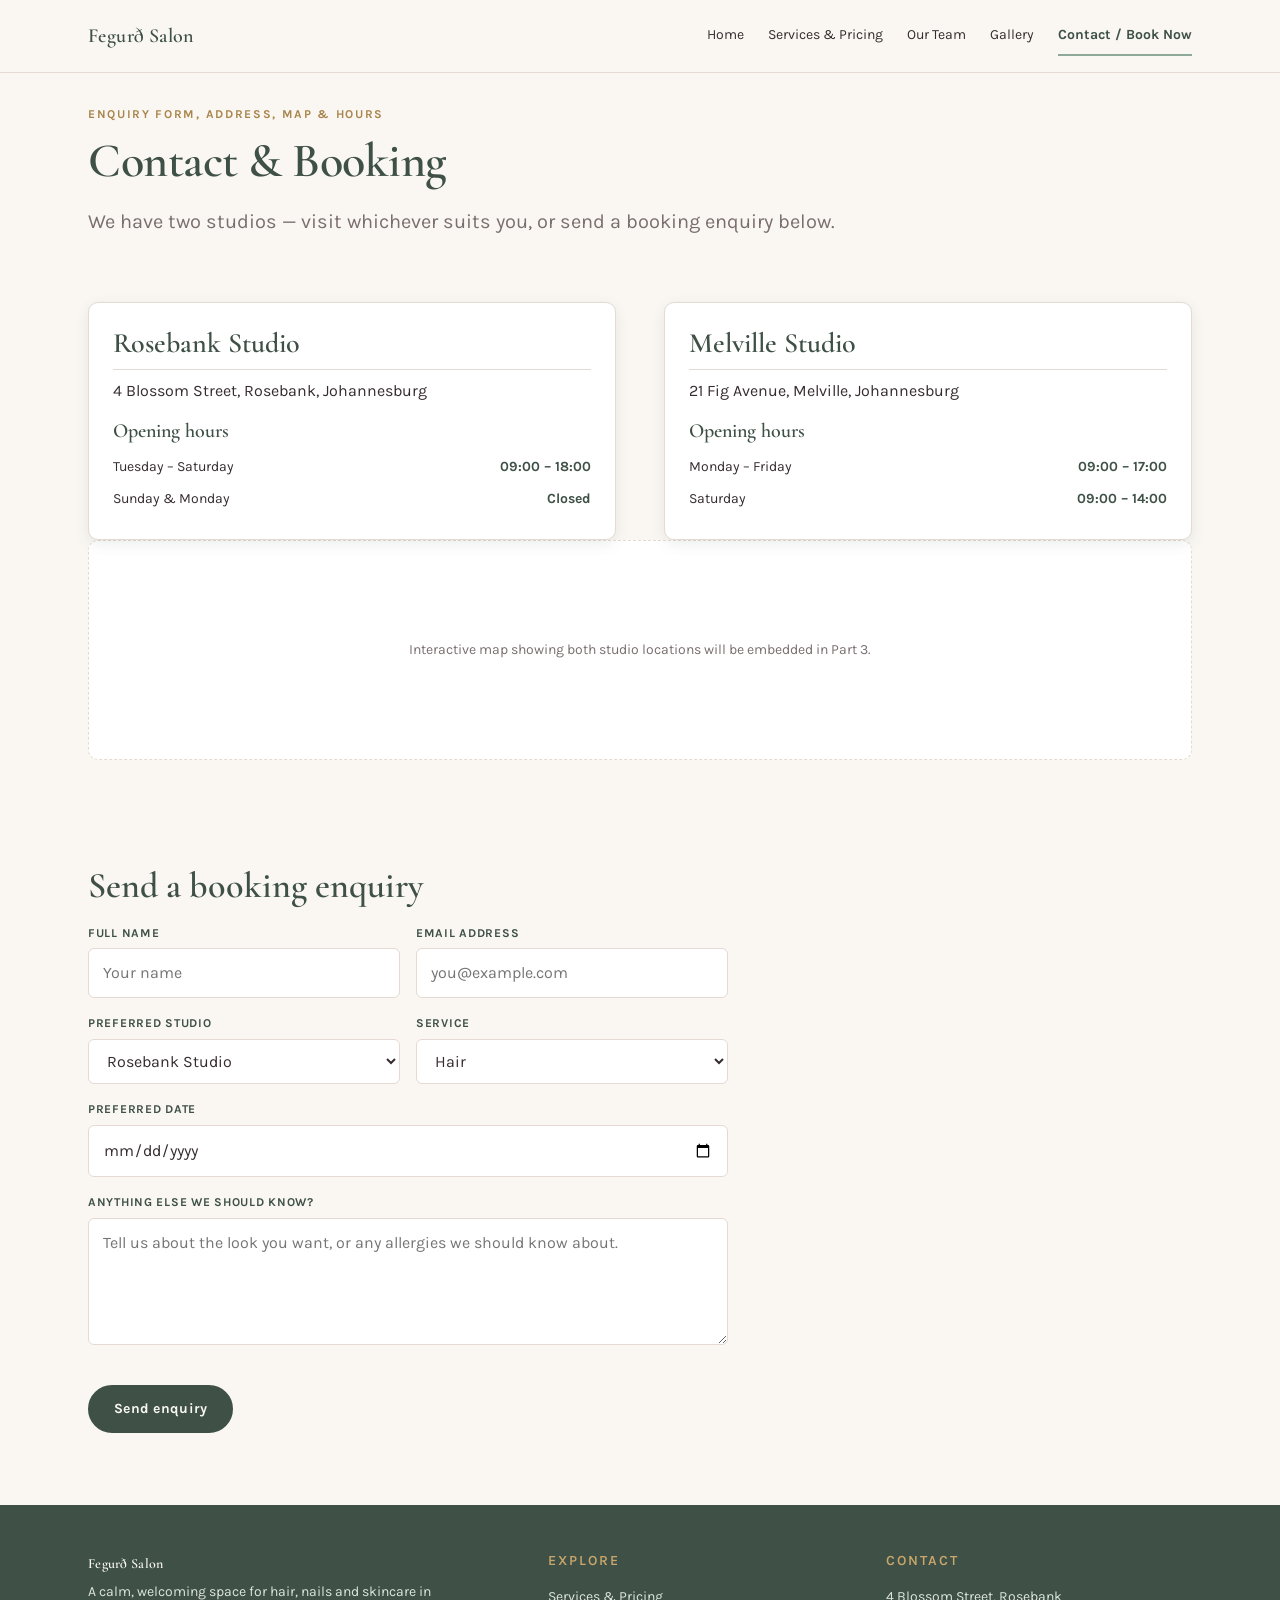
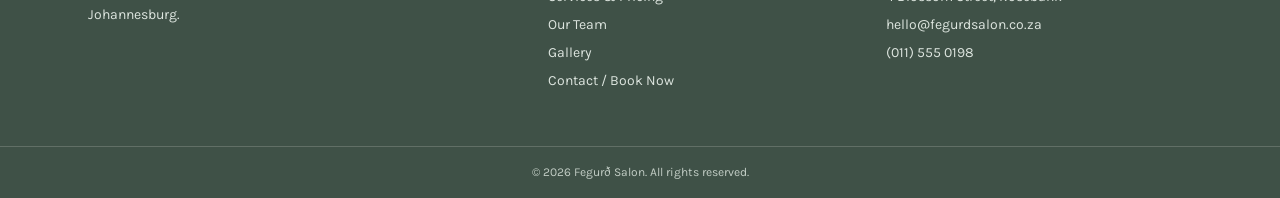
==== contact.html @ 85510fc0 "A responsive Fegurð Salon website developed using HTML and CSS, showcasing the salon’s services, bra" ====
<!DOCTYPE html>
<html lang="en">
<head>
  <meta charset="UTF-8">
  <meta name="viewport" content="width=device-width, initial-scale=1.0">
  <title>Contact / Book Now — Fegur&eth; Salon</title>
  <meta name="description" content="Contact Fegurd Salon or send a booking enquiry. Addresses, opening hours and locations.">
  <link rel="preconnect" href="https://fonts.googleapis.com">
  <link rel="preconnect" href="https://fonts.gstatic.com" crossorigin>
  <link href="https://fonts.googleapis.com/css2?family=Cormorant+Garamond:wght@500;600;700&family=Karla:wght@400;700&display=swap" rel="stylesheet">
  <!-- External stylesheet, shared by all five pages -->
  <link rel="stylesheet" href="css\styles.css">
</head>
<body>

  <!-------------------- Header / Navigation -------------------->
  <header class="site-header">
    <div class="container site-header__inner">
      <a href="Index.html" class="logo">Fegur&eth; Salon</a>

      <input type="checkbox" id="nav-toggle" class="nav-toggle">

      <nav class="site-nav" aria-label="Main navigation">
        <ul class="site-nav__list">
          <li><a href="Index.html">Home</a></li>
          <li><a href="services.html">Services &amp; Pricing</a></li>
          <li><a href="team.html">Our Team</a></li>
          <li><a href="gallery.html">Gallery</a></li>
          <li><a href="contact.html" aria-current="page">Contact / Book Now</a></li>
        </ul>
      </nav>

      <label for="nav-toggle" class="nav-toggle-label" aria-label="Toggle navigation menu"><span></span></label>
    </div>
  </header>

  <main>
    <section class="section--tight container">
      <p class="eyebrow">Enquiry form, address, map &amp; hours</p>
      <h1>Contact &amp; Booking</h1>
      <p class="lead">We have two studios &mdash; visit whichever suits you, or send a booking enquiry below.</p>
    </section>

    <!-------------------- Locations -------------------->
    <section class="section--tight container">
      <div class="split">
        <div class="card location-card">
          <h3>Rosebank Studio</h3>
          <p>4 Blossom Street, Rosebank, Johannesburg</p>
          <h4>Opening hours</h4>
          <table class="hours-table">
            <tr><td>Tuesday &ndash; Saturday</td><td>09:00 &ndash; 18:00</td></tr>
            <tr><td>Sunday &amp; Monday</td><td>Closed</td></tr>
          </table>
        </div>
        <div class="card location-card">
          <h3>Melville Studio</h3>
          <p>21 Fig Avenue, Melville, Johannesburg</p>
          <h4>Opening hours</h4>
          <table class="hours-table">
            <tr><td>Monday &ndash; Friday</td><td>09:00 &ndash; 17:00</td></tr>
            <tr><td>Saturday</td><td>09:00 &ndash; 14:00</td></tr>
          </table>
        </div>
      </div>

      <div class="map-placeholder">
        Interactive map showing both studio locations will be embedded in Part 3.
      </div>
    </section>

    <!-------------------- Booking enquiry form -------------------->
    <section class="section container">
      <h2>Send a booking enquiry</h2>
      <form class="form">
        <div class="form-row">
          <div class="form-field">
            <label for="name">Full name</label>
            <input type="text" id="name" name="name" placeholder="Your name" required>
          </div>
          <div class="form-field">
            <label for="email">Email address</label>
            <input type="email" id="email" name="email" placeholder="you@example.com" required>
          </div>
        </div>
        <div class="form-row">
          <div class="form-field">
            <label for="location">Preferred studio</label>
            <select id="location" name="location">
              <option value="rosebank">Rosebank Studio</option>
              <option value="melville">Melville Studio</option>
            </select>
          </div>
          <div class="form-field">
            <label for="service">Service</label>
            <select id="service" name="service">
              <option value="hair">Hair</option>
              <option value="nails">Nails</option>
              <option value="skincare">Skincare</option>
            </select>
          </div>
        </div>
        <div class="form-field">
          <label for="date">Preferred date</label>
          <input type="date" id="date" name="date">
        </div>
        <div class="form-field">
          <label for="message">Anything else we should know?</label>
          <textarea id="message" name="message" rows="4" placeholder="Tell us about the look you want, or any allergies we should know about."></textarea>
        </div>
        <div class="actions">
          <button type="submit" class="btn">Send enquiry</button>
        </div>
      </form>
    </section>
  </main>

  <!-------------------- Footer -------------------->
  <footer class="site-footer">
    <div class="container">
      <div>
        <p class="logo">Fegur&eth; Salon</p>
        <p>A calm, welcoming space for hair, nails and skincare in Johannesburg.</p>
      </div>
      <div>
        <h4>Explore</h4>
        <ul>
          <li><a href="services.html">Services &amp; Pricing</a></li>
          <li><a href="team.html">Our Team</a></li>
          <li><a href="gallery.html">Gallery</a></li>
          <li><a href="contact.html">Contact / Book Now</a></li>
        </ul>
      </div>
      <div>
        <h4>Contact</h4>
        <p>4 Blossom Street, Rosebank</p>
        <p>hello@fegurdsalon.co.za</p>
        <p>(011) 555 0198</p>
      </div>
    </div>
    <div class="site-footer__bottom">&copy; <span id="year"></span> Fegur&eth; Salon. All rights reserved.</div>
  </footer>

  <script src="js/main.js"></script>
</body>
</html>
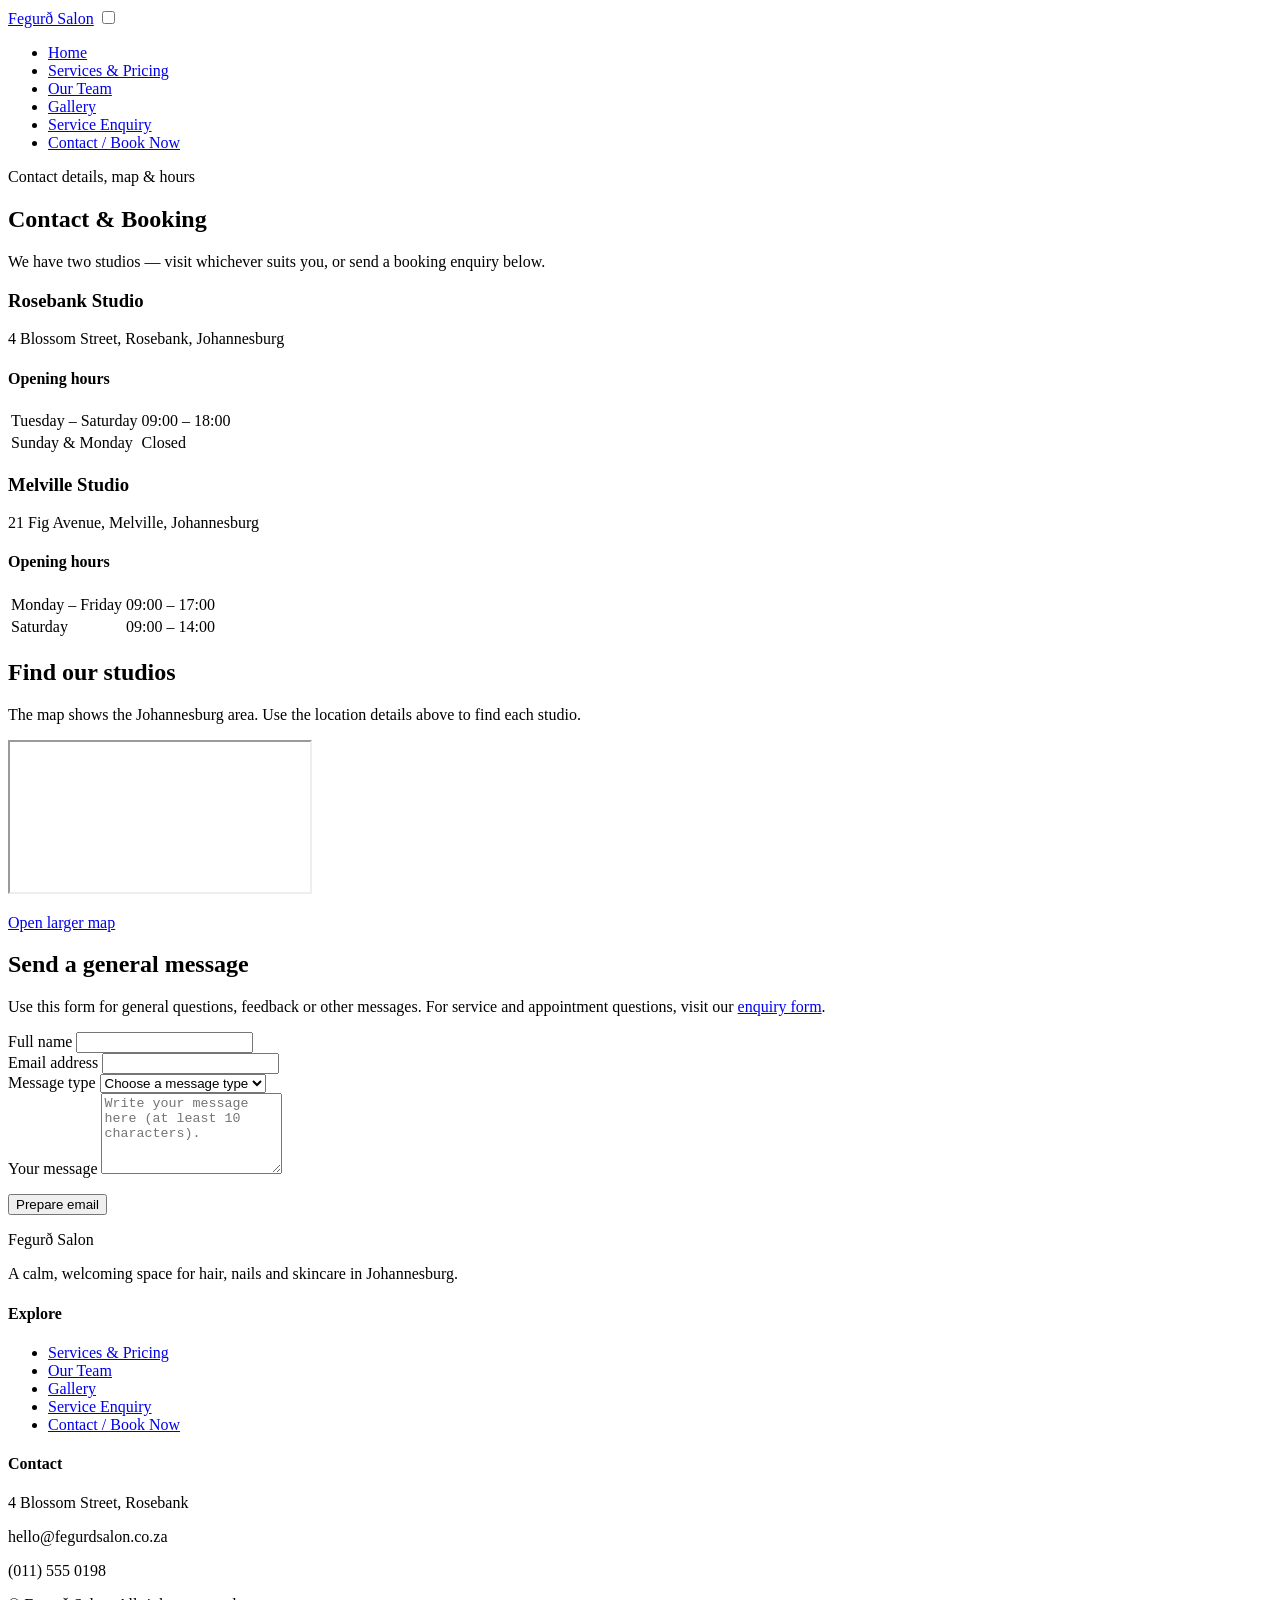
==== commit d6c2451d: "Fix website file structure for GitHub Pages deployment Moved the website files to the repository roo" ====
--- a/contact.html
+++ b/contact.html
@@ -8,24 +8,27 @@
   <link rel="preconnect" href="https://fonts.googleapis.com">
   <link rel="preconnect" href="https://fonts.gstatic.com" crossorigin>
   <link href="https://fonts.googleapis.com/css2?family=Cormorant+Garamond:wght@500;600;700&family=Karla:wght@400;700&display=swap" rel="stylesheet">
-  <!-- External stylesheet, shared by all five pages -->
-  <link rel="stylesheet" href="css\styles.css">
+
+  <link rel="stylesheet" href="C:\Users\Administrator\Downloads\Feguro-Salon-Part3-Code-Only\fegurd-salon\css\js\styles.css">
 </head>
 <body>
 
-  <!-------------------- Header / Navigation -------------------->
+
+
+
   <header class="site-header">
     <div class="container site-header__inner">
-      <a href="Index.html" class="logo">Fegur&eth; Salon</a>
+      <a href="index.html" class="logo">Fegur&eth; Salon</a>
 
       <input type="checkbox" id="nav-toggle" class="nav-toggle">
 
       <nav class="site-nav" aria-label="Main navigation">
         <ul class="site-nav__list">
-          <li><a href="Index.html">Home</a></li>
+          <li><a href="index.html">Home</a></li>
           <li><a href="services.html">Services &amp; Pricing</a></li>
           <li><a href="team.html">Our Team</a></li>
           <li><a href="gallery.html">Gallery</a></li>
+          <li><a href="enquiry.html" aria-current="page">Service Enquiry</a></li>
           <li><a href="contact.html" aria-current="page">Contact / Book Now</a></li>
         </ul>
       </nav>
@@ -36,12 +39,12 @@
 
   <main>
     <section class="section--tight container">
-      <p class="eyebrow">Enquiry form, address, map &amp; hours</p>
+      <p class="eyebrow">Contact details, map &amp; hours</p>
       <h1>Contact &amp; Booking</h1>
       <p class="lead">We have two studios &mdash; visit whichever suits you, or send a booking enquiry below.</p>
     </section>
 
-    <!-------------------- Locations -------------------->
+
     <section class="section--tight container">
       <div class="split">
         <div class="card location-card">
@@ -64,58 +67,49 @@
         </div>
       </div>
 
-      <div class="map-placeholder">
-        Interactive map showing both studio locations will be embedded in Part 3.
+      <div class="map-embed">
+        <h2>Find our studios</h2>
+        <p>The map shows the Johannesburg area. Use the location details above to find each studio.</p>
+        <iframe title="Map of Johannesburg showing the area around Fegurð Salon studios" src="https://www.openstreetmap.org/export/embed.html?bbox=28.00%2C-26.22%2C28.12%2C-26.08&amp;layer=mapnik" loading="lazy" referrerpolicy="no-referrer-when-downgrade"></iframe>
+        <p><a href="https://www.openstreetmap.org/#map=13/-26.15/28.06" target="_blank" rel="noopener noreferrer">Open larger map</a></p>
       </div>
     </section>
 
-    <!-------------------- Booking enquiry form -------------------->
+
+
+
     <section class="section container">
-      <h2>Send a booking enquiry</h2>
-      <form class="form">
+      <h2>Send a general message</h2>
+      <p>Use this form for general questions, feedback or other messages. For service and appointment questions, visit our <a class="text-link" href="enquiry.html">enquiry form</a>.</p>
+      <form class="form" id="contact-form" data-form-type="contact" novalidate>
         <div class="form-row">
           <div class="form-field">
-            <label for="name">Full name</label>
-            <input type="text" id="name" name="name" placeholder="Your name" required>
+            <label for="contact-name">Full name</label>
+            <input type="text" id="contact-name" name="name" autocomplete="name" minlength="2" maxlength="80" required>
           </div>
           <div class="form-field">
-            <label for="email">Email address</label>
-            <input type="email" id="email" name="email" placeholder="you@example.com" required>
-          </div>
-        </div>
-        <div class="form-row">
-          <div class="form-field">
-            <label for="location">Preferred studio</label>
-            <select id="location" name="location">
-              <option value="rosebank">Rosebank Studio</option>
-              <option value="melville">Melville Studio</option>
-            </select>
-          </div>
-          <div class="form-field">
-            <label for="service">Service</label>
-            <select id="service" name="service">
-              <option value="hair">Hair</option>
-              <option value="nails">Nails</option>
-              <option value="skincare">Skincare</option>
-            </select>
+            <label for="contact-email">Email address</label>
+            <input type="email" id="contact-email" name="email" autocomplete="email" required>
           </div>
         </div>
         <div class="form-field">
-          <label for="date">Preferred date</label>
-          <input type="date" id="date" name="date">
+          <label for="contact-type">Message type</label>
+          <select id="contact-type" name="messageType" required>
+            <option value="">Choose a message type</option>
+            <option>General question</option><option>Feedback</option><option>Compliment</option><option>Complaint</option><option>Other</option>
+          </select>
         </div>
         <div class="form-field">
-          <label for="message">Anything else we should know?</label>
-          <textarea id="message" name="message" rows="4" placeholder="Tell us about the look you want, or any allergies we should know about."></textarea>
+          <label for="contact-message">Your message</label>
+          <textarea id="contact-message" name="message" rows="5" minlength="10" maxlength="1500" required placeholder="Write your message here (at least 10 characters)."></textarea>
         </div>
-        <div class="actions">
-          <button type="submit" class="btn">Send enquiry</button>
-        </div>
+        <p class="form-status" data-form-status role="status" aria-live="polite"></p>
+        <div class="actions"><button type="submit" class="btn">Prepare email</button></div>
       </form>
     </section>
   </main>
 
-  <!-------------------- Footer -------------------->
+
   <footer class="site-footer">
     <div class="container">
       <div>
@@ -128,6 +122,7 @@
           <li><a href="services.html">Services &amp; Pricing</a></li>
           <li><a href="team.html">Our Team</a></li>
           <li><a href="gallery.html">Gallery</a></li>
+          <li><a href="enquiry.html">Service Enquiry</a></li>
           <li><a href="contact.html">Contact / Book Now</a></li>
         </ul>
       </div>
@@ -141,6 +136,6 @@
     <div class="site-footer__bottom">&copy; <span id="year"></span> Fegur&eth; Salon. All rights reserved.</div>
   </footer>
 
-  <script src="js/main.js"></script>
+  <script src="C:\Users\Administrator\Downloads\Feguro-Salon-Part3-Code-Only\fegurd-salon\css\js\main.js"></script>
 </body>
 </html>
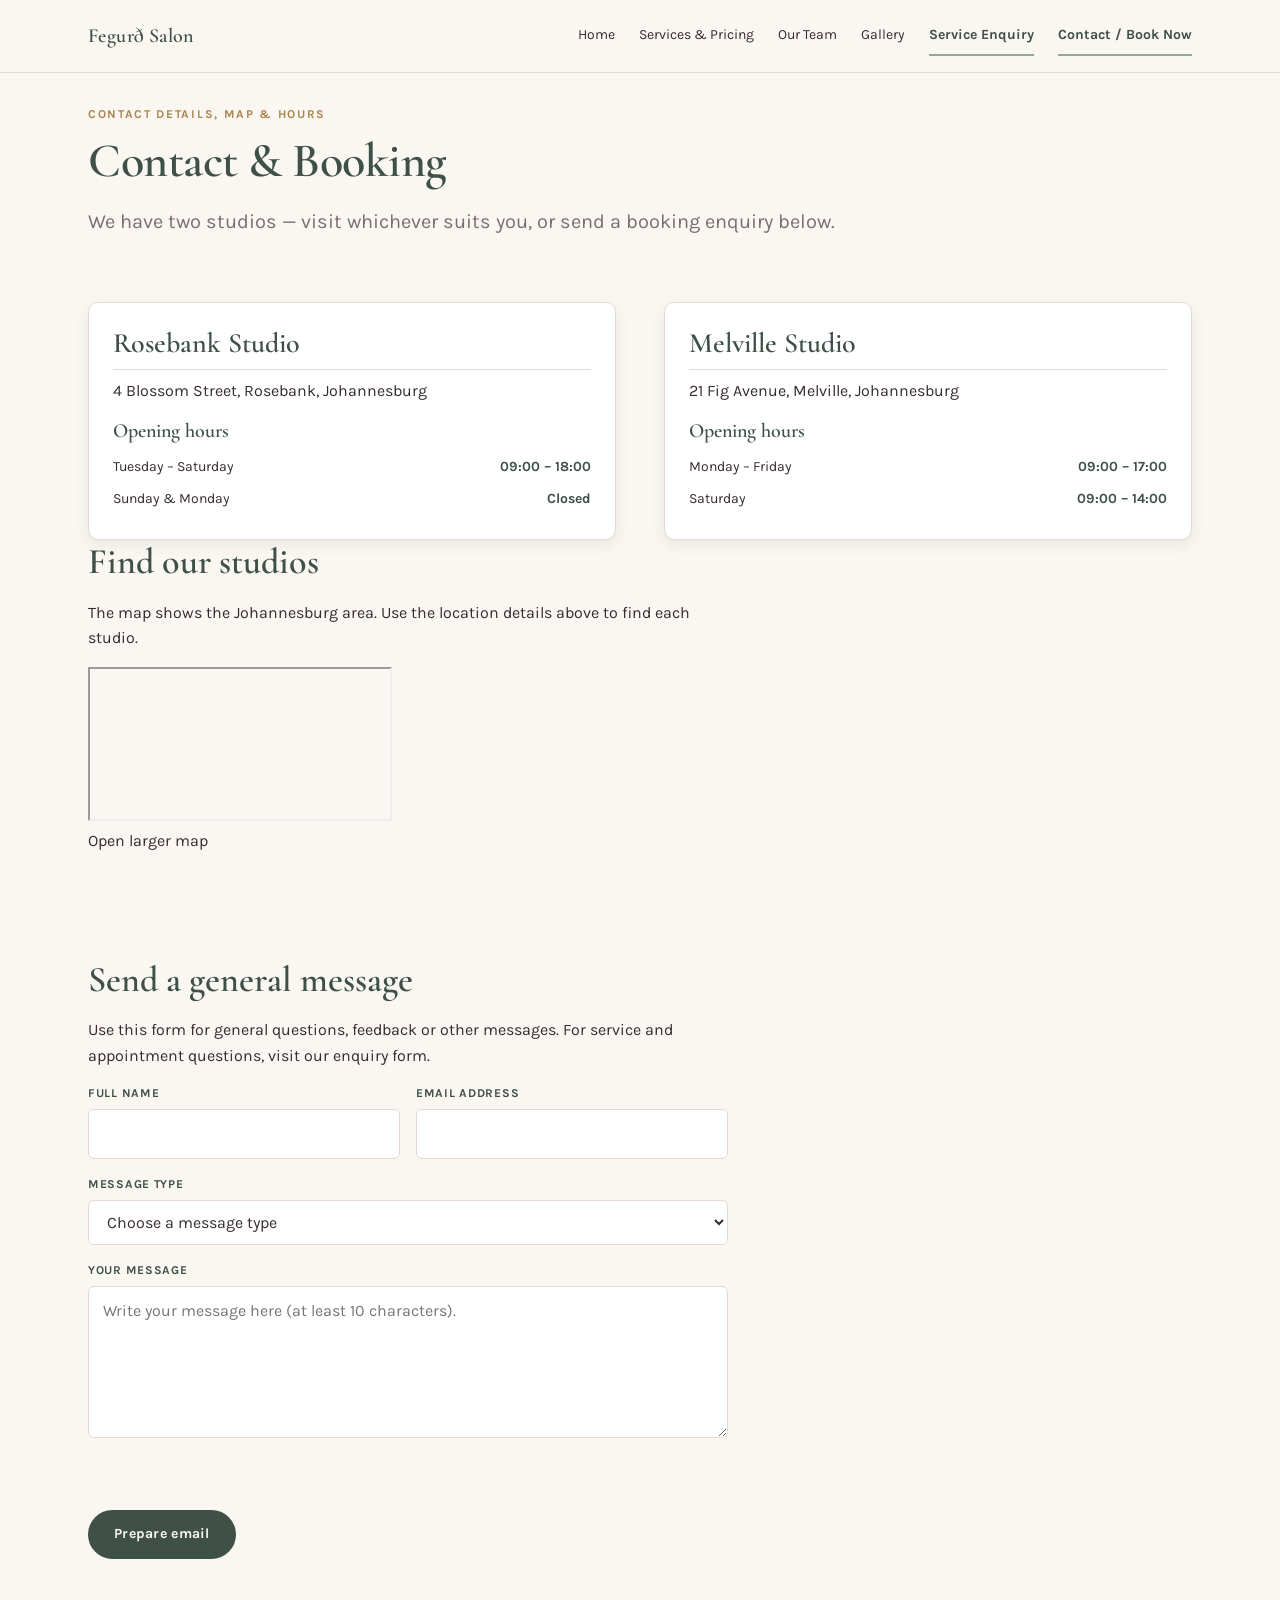
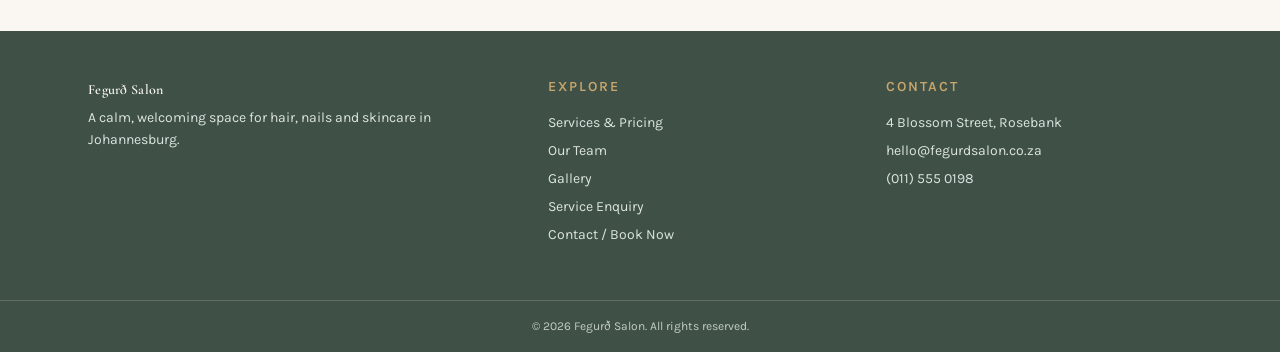
==== commit 6c731128: "Fix stylesheet and script paths in contact.html Signed-off-by: Billie-Ann <164186365+Itbillie-ann@us" ====
--- a/contact.html
+++ b/contact.html
@@ -9,7 +9,7 @@
   <link rel="preconnect" href="https://fonts.gstatic.com" crossorigin>
   <link href="https://fonts.googleapis.com/css2?family=Cormorant+Garamond:wght@500;600;700&family=Karla:wght@400;700&display=swap" rel="stylesheet">
 
-  <link rel="stylesheet" href="C:\Users\Administrator\Downloads\Feguro-Salon-Part3-Code-Only\fegurd-salon\css\js\styles.css">
+  <link rel="stylesheet" href="css/styles.css">
 </head>
 <body>
 
@@ -136,6 +136,6 @@
     <div class="site-footer__bottom">&copy; <span id="year"></span> Fegur&eth; Salon. All rights reserved.</div>
   </footer>
 
-  <script src="C:\Users\Administrator\Downloads\Feguro-Salon-Part3-Code-Only\fegurd-salon\css\js\main.js"></script>
+  <script src="main.js"></script>
 </body>
 </html>
--- a/css/styles.css
+++ b/css/styles.css
@@ -0,0 +1,911 @@
+/* =========================================================
+   Fegurð Salon — styles.css
+   WEDE5020 Portfolio of Evidence — Part 2
+   Author: Alicia B Bukitu (ST10538583)
+
+   Contents
+   1. CSS reset
+   2. Design tokens (custom properties)
+   3. Base / default styles
+   4. Typography
+   5. Layout structure (Flexbox + CSS Grid)
+   6. Components
+   7. Responsive design (tablet 900px, mobile 600px)
+
+   The visual identity established in Part 1 (sage green, blush pink,
+   gold accents, Cormorant Garamond headings with Karla body text) is
+   retained; Part 2 refines and extends it rather than replacing it.
+   ========================================================= */
+
+
+/* =========================================================
+   1. CSS RESET
+   Normalises default browser styling so the site renders
+   consistently across different browsers.
+   ========================================================= */
+*,
+*::before,
+*::after {
+  box-sizing: border-box;
+}
+
+* {
+  margin: 0;
+  padding: 0;
+}
+
+html {
+  -webkit-text-size-adjust: 100%;
+  scroll-behavior: smooth;
+}
+
+body {
+  min-height: 100vh;
+  line-height: 1.6;
+  -webkit-font-smoothing: antialiased;
+}
+
+img,
+picture,
+svg,
+video {
+  display: block;
+  max-width: 100%;   /* images never overflow their container */
+  height: auto;      /* preserves aspect ratio when scaling */
+}
+
+input,
+button,
+textarea,
+select {
+  font: inherit;
+  color: inherit;
+}
+
+button {
+  background: none;
+  border: none;
+  cursor: pointer;
+}
+
+a {
+  color: inherit;
+  text-decoration: none;
+}
+
+ul,
+ol {
+  list-style: none;
+}
+
+table {
+  border-collapse: collapse;
+  width: 100%;
+}
+
+
+/* =========================================================
+   2. DESIGN TOKENS
+   Custom properties keep colour, type and spacing consistent
+   sitewide and take advantage of the cascade: each value is
+   declared once here and inherited everywhere it is used.
+   ========================================================= */
+:root {
+  /* --- colour scheme --- */
+  --cream: #FAF7F2;          /* page background */
+  --white: #FFFFFF;          /* cards and form fields */
+  --blush: #F3D9DF;          /* soft accent */
+  --sage: #8FA998;           /* brand mid-tone */
+  --sage-dark: #3F5147;      /* headings, footer, buttons */
+  --sage-darker: #2F3D36;
+  --gold: #C9A66B;           /* highlight / focus accent */
+  --gold-dark: #A8854C;
+  --charcoal: #362B30;       /* body text */
+  --muted: #7A6E6F;          /* secondary text */
+  --line: #E4DAD3;           /* borders and dividers */
+
+  /* --- typography --- */
+  --font-display: 'Cormorant Garamond', Georgia, 'Times New Roman', serif;
+  --font-body: 'Karla', 'Segoe UI', Arial, sans-serif;
+
+  /* modular type scale in rem so it respects user font settings */
+  --fs-xs: 0.75rem;
+  --fs-sm: 0.875rem;
+  --fs-base: 1rem;
+  --fs-md: 1.25rem;
+  --fs-lg: 1.75rem;
+  --fs-xl: 2.25rem;
+  --fs-2xl: 3rem;
+
+  --lh-tight: 1.2;
+  --lh-body: 1.6;
+  --ls-wide: 0.14em;
+
+  /* --- spacing scale (rem-based for responsiveness) --- */
+  --sp-1: 0.5rem;
+  --sp-2: 1rem;
+  --sp-3: 1.5rem;
+  --sp-4: 2rem;
+  --sp-5: 3rem;
+  --sp-6: 4.5rem;
+
+  /* --- decoration --- */
+  --radius-sm: 6px;
+  --radius: 10px;
+  --radius-pill: 999px;
+  --shadow-card: 0 4px 14px rgba(63, 81, 71, 0.10);
+  --shadow-card-hover: 0 10px 26px rgba(63, 81, 71, 0.18);
+  --transition: 0.2s ease;
+
+  --max-width: 72rem;
+}
+
+
+/* =========================================================
+   3. BASE / DEFAULT STYLES
+   Site-wide defaults for font family, size, colour scheme
+   and spacing.
+   ========================================================= */
+body {
+  font-family: var(--font-body);
+  font-size: var(--fs-base);
+  line-height: var(--lh-body);
+  color: var(--charcoal);
+  background-color: var(--cream);
+}
+
+/* Centred content column used on every page */
+.container {
+  width: 100%;
+  max-width: var(--max-width);
+  margin-inline: auto;
+  padding-inline: var(--sp-3);
+}
+
+.section {
+  padding-block: var(--sp-6);
+}
+
+.section--tight {
+  padding-block: var(--sp-4);
+}
+
+/* Alternating bands used to break up long pages */
+.section--sage {
+  background-color: var(--sage-dark);
+  color: var(--cream);
+}
+
+.section--sage h2,
+.section--sage h3 {
+  color: var(--cream);
+}
+
+/* Cards sit on a light background even inside the dark band,
+   so their text must stay dark to remain readable. */
+.section--sage .card h2,
+.section--sage .card h3,
+.section--sage .card h4 {
+  color: var(--sage-dark);
+}
+
+.section--sage .card p {
+  color: var(--charcoal);
+}
+
+.section--blush {
+  background-color: var(--blush);
+}
+
+.text-center {
+  text-align: center;
+}
+
+
+/* =========================================================
+   4. TYPOGRAPHY
+   Font families, sizes, weights, line heights and letter
+   spacing for all text elements.
+   ========================================================= */
+h1,
+h2,
+h3,
+h4 {
+  font-family: var(--font-display);
+  font-weight: 600;
+  line-height: var(--lh-tight);
+  color: var(--sage-dark);
+}
+
+h1 {
+  font-size: var(--fs-2xl);
+  letter-spacing: -0.01em;
+  margin-bottom: var(--sp-2);
+}
+
+h2 {
+  font-size: var(--fs-xl);
+  margin-bottom: var(--sp-2);
+}
+
+h3 {
+  font-size: var(--fs-lg);
+  margin-bottom: var(--sp-1);
+}
+
+h4 {
+  font-size: var(--fs-md);
+  margin-bottom: var(--sp-1);
+}
+
+p {
+  max-width: 65ch;      /* keeps line length comfortable to read */
+  margin-bottom: var(--sp-2);
+}
+
+p:last-child {
+  margin-bottom: 0;
+}
+
+/* Small uppercase label that sits above a heading */
+.eyebrow {
+  font-family: var(--font-body);
+  font-size: var(--fs-xs);
+  font-weight: 700;
+  letter-spacing: var(--ls-wide);
+  text-transform: uppercase;
+  color: var(--gold-dark);
+  margin-bottom: var(--sp-1);
+}
+
+.lead {
+  font-size: var(--fs-md);
+  color: var(--muted);
+}
+
+.section--sage > .container > .lead,
+.section--sage > .container > p {
+  color: #DDE5DF;
+}
+
+strong {
+  font-weight: 700;
+  color: var(--sage-dark);
+}
+
+
+/* =========================================================
+   5. LAYOUT STRUCTURE
+   Flexbox handles one-dimensional rows (header, nav, button
+   groups); CSS Grid handles two-dimensional layouts (card
+   grids, gallery, footer, split sections).
+   ========================================================= */
+
+/* Three-column card grid */
+.grid {
+  display: grid;
+  grid-template-columns: repeat(3, 1fr);
+  gap: var(--sp-3);
+}
+
+/* Two-column split, e.g. text beside an image or map */
+.split {
+  display: grid;
+  grid-template-columns: 1fr 1fr;
+  gap: var(--sp-5);
+  align-items: start;
+}
+
+/* Horizontal group of buttons */
+.actions {
+  display: flex;
+  flex-wrap: wrap;
+  gap: var(--sp-2);
+  margin-top: var(--sp-3);
+}
+
+/* Centred variant, used on full-width call-to-action bands */
+.actions--center {
+  justify-content: center;
+}
+
+
+/* =========================================================
+   6. COMPONENTS
+   ========================================================= */
+
+/* ---------- 6.1 Header and navigation ---------- */
+.site-header {
+  position: sticky;
+  top: 0;
+  z-index: 50;
+  background-color: var(--cream);
+  border-bottom: 1px solid var(--line);
+}
+
+.site-header__inner {
+  display: flex;
+  align-items: center;
+  justify-content: space-between;
+  gap: var(--sp-3);
+  padding-block: var(--sp-2);
+  position: relative;
+}
+
+.logo {
+  font-family: var(--font-display);
+  font-size: var(--fs-md);
+  font-weight: 600;
+  color: var(--sage-dark);
+  letter-spacing: 0.02em;
+  transition: color var(--transition);
+}
+
+.logo:hover,
+.logo:focus-visible {
+  color: var(--gold-dark);
+}
+
+.site-nav__list {
+  display: flex;
+  align-items: center;
+  gap: var(--sp-3);
+}
+
+.site-nav__list a {
+  display: inline-block;
+  font-size: var(--fs-sm);
+  padding: var(--sp-1) 0;
+  border-bottom: 2px solid transparent;
+  transition: color var(--transition), border-color var(--transition);
+}
+
+/* Pseudo-classes: hover, keyboard focus and active (pressed) states */
+.site-nav__list a:hover {
+  color: var(--gold-dark);
+  border-bottom-color: var(--gold);
+}
+
+.site-nav__list a:focus-visible {
+  outline: 2px solid var(--gold);
+  outline-offset: 3px;
+  border-radius: 2px;
+}
+
+.site-nav__list a:active {
+  color: var(--sage-darker);
+}
+
+/* Current page indicator */
+.site-nav__list a[aria-current="page"] {
+  color: var(--sage-dark);
+  font-weight: 700;
+  border-bottom-color: var(--sage);
+}
+
+/* Hamburger toggle — hidden on desktop, shown at the mobile
+   breakpoint. Driven by a checkbox so no JavaScript is required. */
+.nav-toggle {
+  display: none;
+}
+
+.nav-toggle-label {
+  display: none;
+  width: 1.75rem;
+  height: 1.25rem;
+  position: relative;
+  cursor: pointer;
+}
+
+.nav-toggle-label span,
+.nav-toggle-label span::before,
+.nav-toggle-label span::after {
+  position: absolute;
+  left: 0;
+  width: 100%;
+  height: 2px;
+  background-color: var(--sage-dark);
+  border-radius: 2px;
+  transition: transform var(--transition), opacity var(--transition);
+}
+
+.nav-toggle-label span {
+  top: 50%;
+  transform: translateY(-50%);
+}
+
+.nav-toggle-label span::before {
+  content: "";
+  top: -7px;
+}
+
+.nav-toggle-label span::after {
+  content: "";
+  top: 7px;
+}
+
+.nav-toggle-label:hover span,
+.nav-toggle-label:hover span::before,
+.nav-toggle-label:hover span::after {
+  background-color: var(--gold-dark);
+}
+
+/* Bars animate into an X when the menu is open */
+.nav-toggle:checked ~ .nav-toggle-label span {
+  background-color: transparent;
+}
+
+.nav-toggle:checked ~ .nav-toggle-label span::before {
+  transform: translateY(7px) rotate(45deg);
+}
+
+.nav-toggle:checked ~ .nav-toggle-label span::after {
+  transform: translateY(-7px) rotate(-45deg);
+}
+
+
+/* ---------- 6.2 Buttons ---------- */
+.btn {
+  display: inline-block;
+  padding: 0.7rem 1.5rem;
+  border-radius: var(--radius-pill);
+  font-size: var(--fs-sm);
+  font-weight: 700;
+  letter-spacing: 0.02em;
+  background-color: var(--sage-dark);
+  color: var(--cream);
+  border: 2px solid var(--sage-dark);
+  transition: background-color var(--transition),
+              border-color var(--transition),
+              transform var(--transition),
+              box-shadow var(--transition);
+}
+
+.btn:hover {
+  background-color: var(--sage);
+  border-color: var(--sage);
+  box-shadow: var(--shadow-card);
+}
+
+.btn:focus-visible {
+  outline: 3px solid var(--gold);
+  outline-offset: 3px;
+}
+
+.btn:active {
+  transform: translateY(1px) scale(0.985);
+  background-color: var(--sage-darker);
+  border-color: var(--sage-darker);
+}
+
+/* Outline variant for secondary actions */
+.btn--outline {
+  background-color: transparent;
+  color: var(--sage-dark);
+  border-color: var(--sage-dark);
+}
+
+.btn--outline:hover {
+  background-color: var(--sage-dark);
+  color: var(--cream);
+}
+
+/* Light variant for use on the dark sage band */
+.btn--light {
+  background-color: var(--cream);
+  color: var(--sage-dark);
+  border-color: var(--cream);
+}
+
+.btn--light:hover {
+  background-color: var(--blush);
+  border-color: var(--blush);
+  color: var(--sage-dark);
+}
+
+
+/* ---------- 6.3 Cards ---------- */
+.card {
+  background-color: var(--white);
+  border: 1px solid var(--line);
+  border-radius: var(--radius);
+  box-shadow: var(--shadow-card);
+  padding: var(--sp-3);
+  transition: transform var(--transition), box-shadow var(--transition);
+}
+
+.card:hover {
+  transform: translateY(-4px);
+  box-shadow: var(--shadow-card-hover);
+}
+
+.card__role {
+  font-size: var(--fs-sm);
+  font-weight: 700;
+  letter-spacing: 0.06em;
+  text-transform: uppercase;
+  color: var(--gold-dark);
+  margin-bottom: var(--sp-1);
+}
+
+
+/* ---------- 6.4 Hero ---------- */
+.hero {
+  display: grid;
+  grid-template-columns: 1.05fr 0.95fr;
+  gap: var(--sp-5);
+  align-items: center;
+  padding-block: var(--sp-6);
+}
+
+.hero__media img {
+  width: 100%;
+  border-radius: var(--radius);
+  box-shadow: var(--shadow-card);
+}
+
+
+/* ---------- 6.5 Services list ---------- */
+.service-category {
+  margin-bottom: var(--sp-5);
+}
+
+.service-category:last-child {
+  margin-bottom: 0;
+}
+
+.service-category > h2 {
+  padding-bottom: var(--sp-1);
+  border-bottom: 2px solid var(--gold);
+}
+
+.service-item {
+  display: flex;
+  justify-content: space-between;
+  align-items: baseline;
+  gap: var(--sp-3);
+  padding: 0.65rem var(--sp-1);
+  border-bottom: 1px dashed var(--line);
+  transition: background-color var(--transition);
+}
+
+.service-item:last-child {
+  border-bottom: none;
+}
+
+.service-item:hover {
+  background-color: var(--blush);
+}
+
+.service-item__name {
+  font-weight: 700;
+}
+
+.service-item__price {
+  font-weight: 700;
+  color: var(--sage-dark);
+  white-space: nowrap;
+}
+
+
+/* ---------- 6.6 Gallery ---------- */
+.gallery {
+  display: grid;
+  grid-template-columns: repeat(3, 1fr);
+  gap: var(--sp-3);
+}
+
+.gallery figure {
+  background-color: var(--white);
+  border: 1px solid var(--line);
+  border-radius: var(--radius);
+  overflow: hidden;
+  box-shadow: var(--shadow-card);
+  transition: transform var(--transition), box-shadow var(--transition);
+}
+
+.gallery figure:hover {
+  transform: translateY(-4px);
+  box-shadow: var(--shadow-card-hover);
+}
+
+.gallery img {
+  width: 100%;
+  aspect-ratio: 3 / 2;
+  object-fit: cover;
+}
+
+.gallery figcaption {
+  padding: var(--sp-2);
+  font-size: var(--fs-sm);
+  color: var(--sage-dark);
+}
+
+
+/* ---------- 6.7 Forms ---------- */
+.form {
+  display: grid;
+  gap: var(--sp-2);
+  max-width: 40rem;
+}
+
+.form-row {
+  display: grid;
+  grid-template-columns: 1fr 1fr;
+  gap: var(--sp-2);
+}
+
+.form-field {
+  display: grid;
+  gap: 0.35rem;
+}
+
+.form-field label {
+  font-size: var(--fs-xs);
+  font-weight: 700;
+  letter-spacing: 0.06em;
+  text-transform: uppercase;
+  color: var(--sage-dark);
+}
+
+.form-field input,
+.form-field select,
+.form-field textarea {
+  width: 100%;
+  padding: 0.7rem 0.85rem;
+  background-color: var(--white);
+  border: 1.5px solid var(--line);
+  border-radius: var(--radius-sm);
+  transition: border-color var(--transition), box-shadow var(--transition);
+}
+
+.form-field input:hover,
+.form-field select:hover,
+.form-field textarea:hover {
+  border-color: var(--sage);
+}
+
+.form-field input:focus-visible,
+.form-field select:focus-visible,
+.form-field textarea:focus-visible {
+  outline: none;
+  border-color: var(--sage-dark);
+  box-shadow: 0 0 0 3px rgba(143, 169, 152, 0.30);
+}
+
+.form-field textarea {
+  resize: vertical;
+  min-height: 7rem;
+}
+
+
+/* ---------- 6.8 Locations and map ---------- */
+.location-card h3 {
+  padding-bottom: var(--sp-1);
+  border-bottom: 1px solid var(--line);
+}
+
+.hours-table td {
+  padding-block: 0.3rem;
+  font-size: var(--fs-sm);
+}
+
+.hours-table td:last-child {
+  text-align: right;
+  color: var(--sage-dark);
+  font-weight: 700;
+}
+
+.map-placeholder {
+  display: flex;
+  align-items: center;
+  justify-content: center;
+  min-height: 220px;
+  padding: var(--sp-3);
+  text-align: center;
+  color: var(--muted);
+  font-size: var(--fs-sm);
+  background-color: var(--white);
+  border: 1.5px dashed var(--line);
+  border-radius: var(--radius);
+}
+
+
+/* ---------- 6.9 Footer ---------- */
+.site-footer {
+  background-color: var(--sage-dark);
+  color: var(--cream);
+}
+
+.site-footer .container {
+  display: grid;
+  grid-template-columns: 1.4fr 1fr 1fr;
+  gap: var(--sp-4);
+  padding-block: var(--sp-5);
+}
+
+.site-footer .logo {
+  color: var(--cream);
+}
+
+.site-footer h4 {
+  color: var(--gold);
+  font-family: var(--font-body);
+  font-size: var(--fs-sm);
+  letter-spacing: var(--ls-wide);
+  text-transform: uppercase;
+  margin-bottom: var(--sp-2);
+}
+
+.site-footer p,
+.site-footer li {
+  color: #DDE5DF;
+  font-size: var(--fs-sm);
+  margin-bottom: 0.35rem;
+}
+
+.site-footer a {
+  transition: color var(--transition);
+}
+
+.site-footer a:hover {
+  color: var(--gold);
+}
+
+.site-footer a:focus-visible {
+  outline: 2px solid var(--gold);
+  outline-offset: 3px;
+}
+
+.site-footer__bottom {
+  border-top: 1px solid rgba(250, 247, 242, 0.18);
+  padding-block: var(--sp-2);
+  text-align: center;
+  font-size: var(--fs-xs);
+  color: #C3CEC6;
+}
+
+
+/* =========================================================
+   7. RESPONSIVE DESIGN
+   Breakpoints
+     · tablet  — max-width: 900px
+     · mobile  — max-width: 600px
+   Multi-column layouts collapse progressively to a single
+   column, the type scale is reduced, and the navigation
+   becomes a toggleable stacked menu on small screens.
+   ========================================================= */
+
+/* ---------- 7.1 Tablet (≤ 900px) ---------- */
+@media screen and (max-width: 900px) {
+
+  /* Typography adjustment: smaller headings suit narrower columns */
+  :root {
+    --fs-2xl: 2.25rem;
+    --fs-xl: 1.85rem;
+    --fs-lg: 1.5rem;
+    --sp-6: 3.5rem;
+  }
+
+  /* Layout adjustment: three columns become two, splits stack */
+  .grid {
+    grid-template-columns: repeat(2, 1fr);
+  }
+
+  .gallery {
+    grid-template-columns: repeat(2, 1fr);
+  }
+
+  .hero,
+  .split {
+    grid-template-columns: 1fr;
+    gap: var(--sp-4);
+  }
+
+  .site-footer .container {
+    grid-template-columns: 1fr 1fr;
+  }
+
+  /* Navigation adjustment: tighter spacing so links still fit */
+  .site-nav__list {
+    gap: var(--sp-2);
+  }
+}
+
+
+/* ---------- 7.2 Mobile (≤ 600px) ---------- */
+@media screen and (max-width: 600px) {
+
+  /* Typography adjustment: further reduced scale for small screens */
+  :root {
+    --fs-2xl: 1.85rem;
+    --fs-xl: 1.5rem;
+    --fs-lg: 1.25rem;
+    --fs-md: 1.1rem;
+    --sp-6: 2.75rem;
+    --sp-5: 2rem;
+  }
+
+  .container {
+    padding-inline: var(--sp-2);
+  }
+
+  /* Layout adjustment: everything collapses to a single column */
+  .grid,
+  .gallery,
+  .form-row {
+    grid-template-columns: 1fr;
+  }
+
+  .site-footer .container {
+    grid-template-columns: 1fr;
+    text-align: center;
+  }
+
+  /* Navigation adjustment: links collapse behind a hamburger
+     toggle and stack vertically when opened */
+  .nav-toggle-label {
+    display: block;
+  }
+
+  .site-nav__list {
+    position: absolute;
+    top: 100%;
+    left: 0;
+    right: 0;
+    flex-direction: column;
+    align-items: stretch;
+    gap: 0;
+    background-color: var(--cream);
+    border-bottom: 1px solid var(--line);
+    box-shadow: var(--shadow-card);
+
+    /* collapsed by default; expands when the toggle is checked */
+    max-height: 0;
+    overflow: hidden;
+    transition: max-height 0.28s ease;
+  }
+
+  .nav-toggle:checked ~ .site-nav .site-nav__list {
+    max-height: 22rem;
+  }
+
+  .site-nav__list a {
+    display: block;
+    padding: var(--sp-2) var(--sp-3);
+    border-bottom: none;
+    border-left: 3px solid transparent;
+  }
+
+  .site-nav__list a:hover,
+  .site-nav__list a[aria-current="page"] {
+    border-bottom-color: transparent;
+    border-left-color: var(--gold);
+    background-color: var(--blush);
+  }
+
+  /* Service rows read better stacked than as a wide flex row */
+  .service-item {
+    flex-direction: column;
+    align-items: flex-start;
+    gap: 0.15rem;
+  }
+
+  .actions .btn {
+    width: 100%;
+    text-align: center;
+  }
+}
+
+
+/* ---------- 7.3 Accessibility preference ---------- */
+/* Respects users who have asked their system to reduce motion. */
+@media (prefers-reduced-motion: reduce) {
+  *,
+  *::before,
+  *::after {
+    transition-duration: 0.01ms !important;
+    animation-duration: 0.01ms !important;
+    scroll-behavior: auto !important;
+  }
+}
